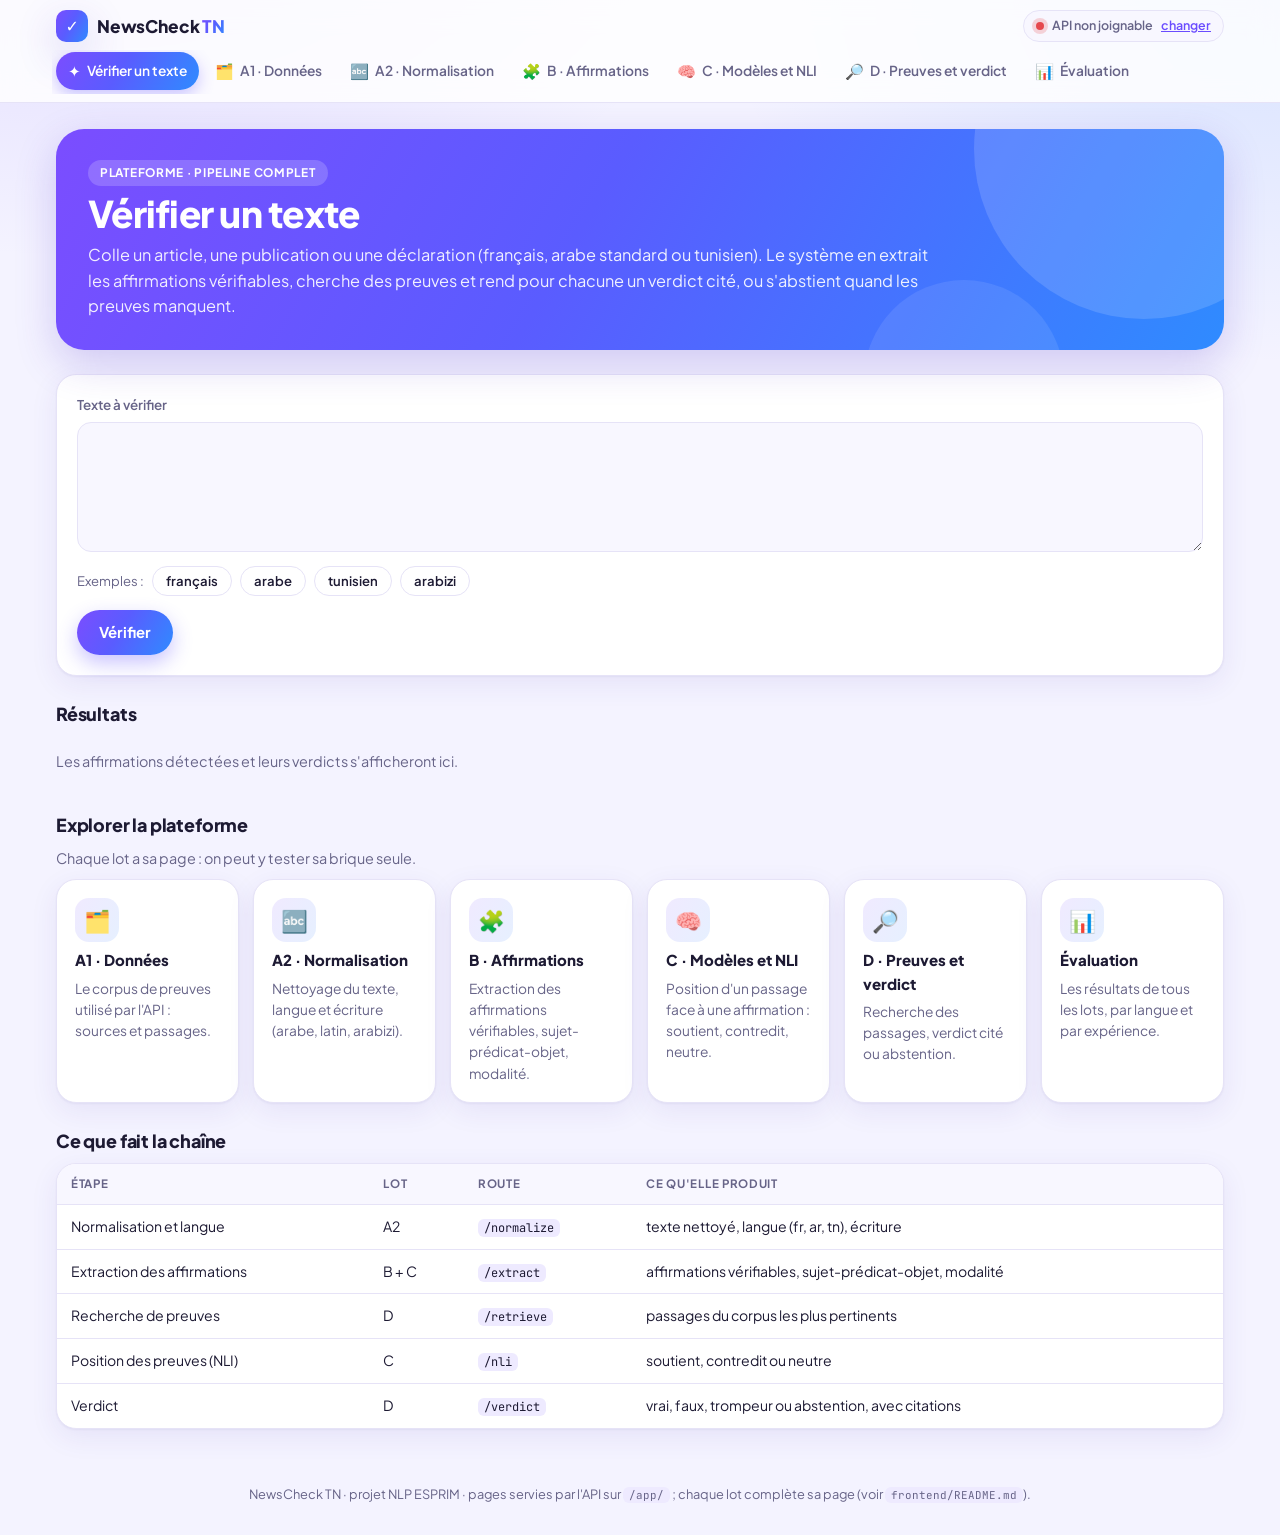
==== frontend/index.html @ 676ff04d "style(plateforme): design moderne et coloré" ====
<!doctype html>
<html lang="fr">
<head>
  <meta charset="utf-8">
  <meta name="viewport" content="width=device-width, initial-scale=1">
  <title>NewsCheck TN</title>
  <link rel="stylesheet" href="https://fonts.googleapis.com/css2?family=JetBrains+Mono:wght@400;600&family=Plus+Jakarta+Sans:wght@400;600;700;800&family=Tajawal:wght@400;500;700&display=swap">
  <link rel="stylesheet" href="assets/style.css">
</head>
<body>
  <main class="page">
    <div class="page-head">
      <div class="eyebrow">Plateforme · pipeline complet</div>
      <h1>Vérifier un texte</h1>
      <p class="lede">Colle un article, une publication ou une déclaration (français, arabe standard ou tunisien). Le système en extrait les affirmations vérifiables, cherche des preuves et rend pour chacune un verdict cité, ou s'abstient quand les preuves manquent.</p>
    </div>

    <form class="card" id="form">
      <label class="field">Texte à vérifier
        <textarea id="text" dir="auto" required></textarea>
      </label>
      <div class="examples">Exemples :
        <button type="button" class="chip" data-ex="0">français</button>
        <button type="button" class="chip" data-ex="1">arabe</button>
        <button type="button" class="chip" data-ex="2">tunisien</button>
        <button type="button" class="chip" data-ex="3">arabizi</button>
      </div>
      <div class="row"><button class="btn" type="submit" id="go">Vérifier</button><span class="empty" id="status"></span></div>
    </form>

    <section aria-labelledby="h-res">
      <h2 id="h-res">Résultats</h2>
      <div class="error" id="err" hidden></div>
      <div class="stack" id="out"><p class="empty">Les affirmations détectées et leurs verdicts s'afficheront ici.</p></div>
    </section>

    <section>
      <h2>Explorer la plateforme</h2>
      <p class="sub">Chaque lot a sa page : on peut y tester sa brique seule.</p>
      <div class="tiles" id="tiles"></div>
    </section>

    <section>
      <h2>Ce que fait la chaîne</h2>
      <div class="table-wrap">
        <table class="t">
          <thead><tr><th>Étape</th><th>Lot</th><th>Route</th><th>Ce qu'elle produit</th></tr></thead>
          <tbody>
            <tr><td>Normalisation et langue</td><td>A2</td><td><code>/normalize</code></td><td>texte nettoyé, langue (fr, ar, tn), écriture</td></tr>
            <tr><td>Extraction des affirmations</td><td>B + C</td><td><code>/extract</code></td><td>affirmations vérifiables, sujet-prédicat-objet, modalité</td></tr>
            <tr><td>Recherche de preuves</td><td>D</td><td><code>/retrieve</code></td><td>passages du corpus les plus pertinents</td></tr>
            <tr><td>Position des preuves (NLI)</td><td>C</td><td><code>/nli</code></td><td>soutient, contredit ou neutre</td></tr>
            <tr><td>Verdict</td><td>D</td><td><code>/verdict</code></td><td>vrai, faux, trompeur ou abstention, avec citations</td></tr>
          </tbody>
        </table>
      </div>
    </section>
  </main>

  <script src="assets/app.js"></script>
  <script>
    NC.init("accueil");
    NC.tiles(document.getElementById("tiles"), "accueil");
    const EXAMPLES = [
      "Le chômage en Tunisie a atteint 25 % en 2025. Le gouvernement a annoncé de nouvelles mesures pour l'emploi.",
      "أعلنت الوزارة أن نسبة البطالة في تونس بلغت 25 بالمائة سنة 2025.",
      "الحكومة باش تزيد في سوم الخبز المدعم الشهر الجاي.",
      "soum zit zitouna tla3 dhe3f el 3am hedha",
    ];
    document.querySelectorAll("[data-ex]").forEach((b) =>
      b.addEventListener("click", () => { document.getElementById("text").value = EXAMPLES[+b.dataset.ex]; }));

    document.getElementById("form").addEventListener("submit", async (e) => {
      e.preventDefault();
      const out = document.getElementById("out"), err = document.getElementById("err"), go = document.getElementById("go");
      err.hidden = true; go.disabled = true;
      document.getElementById("status").textContent = "Analyse en cours…";
      try {
        const { verdicts } = await NC.api("/check", { text: document.getElementById("text").value });
        out.innerHTML = verdicts.length ? verdicts.map((v, i) => `
          <article class="card">
            <div class="row" style="justify-content:space-between;align-items:center">
              <span class="eyebrow">Affirmation ${i + 1}</span>
              <span class="examples"><span class="tag">${NC.esc(v.claim.lang)}</span>${v.claim.modality ? `<span class="tag">${NC.esc(v.claim.modality)}</span>` : ""}</span>
            </div>
            <div style="font-size:1.08rem">${NC.text(v.claim.text)}</div>
            ${NC.verdictBox(v)}
          </article>`).join("")
          : `<p class="empty">Aucune affirmation vérifiable détectée dans ce texte.</p>`;
        if (verdicts.length && verdicts.every((v) => v.abstained)) {
          out.insertAdjacentHTML("afterbegin", `<p class="notice">Toutes les affirmations sont en abstention. C'est normal tant que le modèle NLI du Lot C n'est pas branché (le module actuel répond toujours « neutre ») ou que le corpus de preuves n'est pas installé : voir la page « D · Preuves et verdict ».</p>`);
        }
      } catch (ex) {
        err.hidden = false; err.textContent = ex.message;
      } finally {
        go.disabled = false; document.getElementById("status").textContent = "";
      }
    });
  </script>
</body>
</html>
---- frontend/assets/style.css ----
/* NewsCheck TN — styles communs de la plateforme (toutes les pages).
   Style « moderne et coloré » : dégradé violet → bleu, grandes cartes arrondies, puces en pilule.
   Couleurs : uniquement via les variables ci-dessous (thème clair + sombre).
   Composants : .card, .btn, .chip, .tag, .verdict-chip, .verdict, .ev (passage), .kpi, table.t,
   .notice, .tiles / .tile (cartes de navigation). */

:root {
  --bg: #f4f3ff;
  --bg-glow-1: rgba(124, 92, 255, 0.16);
  --bg-glow-2: rgba(47, 128, 255, 0.14);
  --surface: #ffffff;
  --surface-2: #f8f7ff;
  --fg: #1d1a33;
  --muted: #676488;
  --line: #e6e3f7;
  --accent: #6a4cff;
  --accent-2: #2f80ff;
  --accent-ink: #ffffff;
  --accent-soft: #eeeaff;
  --grad: linear-gradient(120deg, #7b4dff 0%, #5a5cff 45%, #2f8bff 100%);
  --grad-soft: linear-gradient(120deg, #f0eaff 0%, #e6f0ff 100%);
  --good: #0f9d6b;
  --bad: #e5484d;
  --warn: #e08a00;
  --none: #7a7799;
  --good-soft: #dcf7ec;
  --bad-soft: #fde5e6;
  --warn-soft: #fff1d6;
  --none-soft: #efeef7;
  --shadow: 0 1px 2px rgba(40, 30, 110, 0.05), 0 8px 28px rgba(60, 40, 160, 0.08);
  --shadow-lg: 0 14px 40px rgba(80, 50, 200, 0.22);
  --font-body: "Plus Jakarta Sans", "Tajawal", system-ui, "Segoe UI", sans-serif;
  --font-ar: "Tajawal", "Plus Jakarta Sans", "Segoe UI", Tahoma, sans-serif;
  --font-mono: "JetBrains Mono", ui-monospace, Consolas, monospace;
  --radius: 20px;
  --radius-sm: 12px;
}
@media (prefers-color-scheme: dark) {
  :root {
    --bg: #0f0d1e; --bg-glow-1: rgba(124, 92, 255, 0.22); --bg-glow-2: rgba(47, 128, 255, 0.16);
    --surface: #1a1730; --surface-2: #211d3b; --fg: #ece9ff; --muted: #a7a3c7; --line: #2e2a4d;
    --accent: #9a85ff; --accent-2: #63a4ff; --accent-ink: #ffffff; --accent-soft: #2a2450;
    --grad-soft: linear-gradient(120deg, #251f48 0%, #1c2747 100%);
    --good: #3ccf95; --bad: #ff7b80; --warn: #ffb547; --none: #9d99bd;
    --good-soft: #15332a; --bad-soft: #3b1d25; --warn-soft: #3a2c14; --none-soft: #26223f;
    --shadow: 0 1px 2px rgba(0, 0, 0, 0.3), 0 8px 28px rgba(0, 0, 0, 0.35);
    --shadow-lg: 0 14px 40px rgba(60, 40, 180, 0.45);
    color-scheme: dark;
  }
}

* { box-sizing: border-box; }
body {
  margin: 0; color: var(--fg); font-family: var(--font-body); font-size: 15px; line-height: 1.55;
  background:
    radial-gradient(900px 500px at 8% -10%, var(--bg-glow-1), transparent 70%),
    radial-gradient(800px 520px at 100% 0%, var(--bg-glow-2), transparent 70%),
    var(--bg);
  background-attachment: fixed;
  min-height: 100vh;
}
a { color: var(--accent); }
code { font-family: var(--font-mono); font-size: 0.85em; background: var(--accent-soft); padding: 1px 6px; border-radius: 6px; }
.num { font-variant-numeric: tabular-nums; }
.ar { font-family: var(--font-ar); font-size: 1.08em; }
[hidden] { display: none !important; }

/* ---------- en-tête commun (rempli par app.js) ---------- */
.nc-header {
  position: sticky; top: 0; z-index: 10;
  background: color-mix(in srgb, var(--surface) 82%, transparent);
  backdrop-filter: blur(14px); -webkit-backdrop-filter: blur(14px);
  border-bottom: 1px solid var(--line);
}
.nc-header .in { max-width: 1200px; margin: 0 auto; padding: 10px 16px 8px; display: flex; flex-wrap: wrap; gap: 8px 16px; align-items: center; }
.nc-brand { display: inline-flex; align-items: center; gap: 9px; font-weight: 800; font-size: 1.08rem; text-decoration: none; color: var(--fg); letter-spacing: -0.01em; }
.nc-brand .logo { width: 32px; height: 32px; border-radius: 10px; background: var(--grad); color: #fff; display: grid; place-items: center; font-size: 1rem; box-shadow: var(--shadow-lg); }
.nc-brand span.tn { background: var(--grad); -webkit-background-clip: text; background-clip: text; color: transparent; }
.nc-nav { order: 3; flex: 1 1 100%; display: flex; gap: 4px; overflow-x: auto; scrollbar-width: none; margin: 0 -4px; padding: 2px 4px 4px; }
.nc-nav::-webkit-scrollbar { display: none; }
.nc-nav a { display: inline-flex; align-items: center; gap: 6px; text-decoration: none; color: var(--muted); font-size: 0.86rem; font-weight: 600; padding: 7px 12px; border-radius: 999px; white-space: nowrap; flex: none; transition: background 0.15s, color 0.15s; }
.nc-nav a .ic { font-size: 0.95rem; }
.nc-nav a:hover { background: var(--accent-soft); color: var(--fg); }
.nc-nav a[aria-current="page"] { background: var(--grad); color: #fff; box-shadow: 0 6px 16px rgba(90, 70, 255, 0.3); }
.nc-api { margin-left: auto; display: flex; align-items: center; gap: 8px; font-size: 0.78rem; font-weight: 600; color: var(--muted); background: var(--surface-2); border: 1px solid var(--line); padding: 5px 12px; border-radius: 999px; }
.nc-api .dot { width: 8px; height: 8px; border-radius: 50%; background: var(--none); }
.nc-api.ok .dot { background: var(--good); box-shadow: 0 0 0 4px color-mix(in srgb, var(--good) 22%, transparent); }
.nc-api.ko .dot { background: var(--bad); box-shadow: 0 0 0 4px color-mix(in srgb, var(--bad) 22%, transparent); }
.nc-api button { font: inherit; border: 0; background: none; color: var(--accent); cursor: pointer; text-decoration: underline; padding: 0; }
.nc-settings { max-width: 1200px; margin: 0 auto; padding: 0 16px 12px; display: flex; flex-wrap: wrap; gap: 8px; align-items: end; font-size: 0.85rem; }

/* ---------- page ---------- */
.page { max-width: 1200px; margin: 0 auto; padding: 26px 16px 56px; display: grid; grid-template-columns: minmax(0, 1fr); gap: 24px; }
.page code, .notice, .lede { overflow-wrap: anywhere; }

/* bandeau de titre en dégradé, présent sur toutes les pages */
.page-head {
  position: relative; overflow: hidden; color: #fff; background: var(--grad);
  border-radius: 28px; padding: 30px 32px 32px; box-shadow: var(--shadow-lg);
}
.page-head::before, .page-head::after { content: ""; position: absolute; border-radius: 50%; pointer-events: none; }
.page-head::before { width: 340px; height: 340px; right: -90px; top: -150px; background: rgba(255, 255, 255, 0.14); }
.page-head::after { width: 200px; height: 200px; right: 160px; bottom: -130px; background: rgba(255, 255, 255, 0.09); }
.page-head > * { position: relative; }
.page-head h1 { font-size: clamp(1.7rem, 3.4vw, 2.3rem); font-weight: 800; margin: 6px 0 8px; letter-spacing: -0.02em; line-height: 1.15; text-wrap: balance; }
.page-head .eyebrow { display: inline-block; color: #fff; background: rgba(255, 255, 255, 0.18); padding: 4px 12px; border-radius: 999px; }
.page-head .lede { color: rgba(255, 255, 255, 0.9); }
.page-head code { background: rgba(255, 255, 255, 0.2); color: #fff; }
.eyebrow { font-size: 0.74rem; font-weight: 700; color: var(--accent); letter-spacing: 0.06em; text-transform: uppercase; }
.lede { color: var(--muted); max-width: 72ch; margin: 0; font-size: 1.02rem; }
h2 { font-size: 1.12rem; font-weight: 800; margin: 0 0 8px; letter-spacing: -0.01em; }
.sub { color: var(--muted); font-size: 0.9rem; margin: 0 0 10px; max-width: 78ch; }
.notice { border: 1px solid color-mix(in srgb, var(--warn) 30%, transparent); background: var(--warn-soft); border-radius: var(--radius-sm); padding: 12px 16px; font-size: 0.9rem; }
.notice::before { content: "💡 "; }
.notice.todo { border-color: color-mix(in srgb, var(--accent) 30%, transparent); background: var(--grad-soft); }
.notice.todo::before { content: "🛠️ "; }
.error { color: var(--bad); font-size: 0.9rem; font-weight: 600; }
.empty { color: var(--muted); font-size: 0.9rem; }

.card { background: var(--surface); border: 1px solid var(--line); border-radius: var(--radius); padding: 20px; display: grid; gap: 14px; align-content: start; min-width: 0; box-shadow: var(--shadow); }
.grid-2 { display: grid; grid-template-columns: minmax(0, 1fr) minmax(0, 1fr); gap: 18px; }
@media (max-width: 860px) { .grid-2 { grid-template-columns: 1fr; } }

/* ---------- cartes de navigation (accueil) ---------- */
.tiles { display: grid; grid-template-columns: repeat(auto-fill, minmax(170px, 1fr)); gap: 14px; }
.tile { display: grid; gap: 6px; align-content: start; text-decoration: none; color: var(--fg); background: var(--surface); border: 1px solid var(--line); border-radius: var(--radius); padding: 18px; box-shadow: var(--shadow); transition: transform 0.15s, box-shadow 0.15s, border-color 0.15s; }
.tile:hover { transform: translateY(-3px); box-shadow: var(--shadow-lg); border-color: color-mix(in srgb, var(--accent) 45%, transparent); }
.tile .ic { width: 44px; height: 44px; border-radius: 14px; display: grid; place-items: center; font-size: 1.35rem; background: var(--grad-soft); }
.tile .t { font-weight: 800; }
.tile .d { color: var(--muted); font-size: 0.86rem; }

/* ---------- formulaires ---------- */
.field { display: grid; gap: 6px; font-size: 0.84rem; font-weight: 600; color: var(--muted); }
textarea, input[type="text"], input[type="url"], input[type="number"], select {
  font: inherit; font-size: 0.97rem; font-weight: 400; color: var(--fg); background: var(--surface-2);
  border: 1.5px solid var(--line); border-radius: 14px; padding: 10px 14px; width: 100%; min-width: 0;
  transition: border-color 0.15s, box-shadow 0.15s, background 0.15s;
}
textarea:focus, input:focus, select:focus { outline: none; border-color: var(--accent); background: var(--surface); box-shadow: 0 0 0 4px var(--accent-soft); }
textarea { min-height: 130px; resize: vertical; }
.row { display: flex; flex-wrap: wrap; gap: 12px 14px; align-items: end; }
.row > .field { flex: 1 1 140px; }
.btn {
  font: inherit; font-size: 0.93rem; font-weight: 700; border: 0; background: var(--grad); color: #fff;
  padding: 11px 22px; border-radius: 999px; cursor: pointer; box-shadow: 0 8px 20px rgba(90, 70, 255, 0.32);
  transition: transform 0.12s, box-shadow 0.12s, filter 0.12s;
}
.btn:hover { transform: translateY(-1px); filter: brightness(1.06); box-shadow: 0 12px 26px rgba(90, 70, 255, 0.4); }
.btn.ghost { background: transparent; color: var(--accent); box-shadow: inset 0 0 0 1.5px var(--accent); }
.btn:disabled { opacity: 0.6; cursor: progress; transform: none; }
button:focus-visible, a:focus-visible, .tile:focus-visible { outline: 3px solid var(--accent); outline-offset: 3px; }
.examples { display: flex; flex-wrap: wrap; gap: 6px 8px; align-items: center; font-size: 0.82rem; color: var(--muted); }

/* ---------- puces ---------- */
.chip { font: inherit; font-size: 0.82rem; font-weight: 600; border: 1.5px solid var(--line); background: var(--surface); color: var(--fg); border-radius: 999px; padding: 4px 13px; cursor: pointer; transition: border-color 0.15s, background 0.15s; }
.chip:hover { border-color: var(--accent); background: var(--accent-soft); }
.chip[aria-pressed="true"] { background: var(--grad); border-color: transparent; color: #fff; }
.tag { font-family: var(--font-mono); font-size: 0.72rem; color: var(--accent); background: var(--accent-soft); border-radius: 999px; padding: 2px 9px; white-space: nowrap; }
.verdict-chip { display: inline-flex; align-items: center; gap: 7px; font-size: 0.85rem; font-weight: 800; padding: 5px 14px; border-radius: 999px; white-space: nowrap; background: var(--none); color: #fff; }
.verdict-chip::before { content: "?"; font-size: 0.8rem; }
.v-vrai { background: var(--good); } .v-vrai::before { content: "✓"; }
.v-faux { background: var(--bad); } .v-faux::before { content: "✕"; }
.v-trompeur { background: var(--warn); } .v-trompeur::before { content: "!"; }
.st { font-size: 0.74rem; font-weight: 700; padding: 2px 10px; border-radius: 999px; background: var(--none-soft); color: var(--muted); }
.st-supports { background: var(--good-soft); color: var(--good); }
.st-refutes { background: var(--bad-soft); color: var(--bad); }

/* ---------- verdict et passages ---------- */
.verdict { border: 1.5px solid var(--line); background: var(--none-soft); border-radius: 16px; padding: 14px 16px; display: grid; gap: 10px; }
.verdict.vb-vrai { border-color: color-mix(in srgb, var(--good) 40%, transparent); background: var(--good-soft); }
.verdict.vb-faux { border-color: color-mix(in srgb, var(--bad) 40%, transparent); background: var(--bad-soft); }
.verdict.vb-trompeur { border-color: color-mix(in srgb, var(--warn) 40%, transparent); background: var(--warn-soft); }
.verdict pre { margin: 0; white-space: pre-wrap; font-family: inherit; font-size: 0.93rem; overflow-wrap: anywhere; }
.meter { display: inline-flex; align-items: center; gap: 8px; font-size: 0.8rem; font-weight: 600; color: var(--muted); }
.meter .track { width: 110px; height: 8px; border-radius: 999px; background: color-mix(in srgb, var(--fg) 10%, transparent); overflow: hidden; }
.meter .fill { display: block; height: 100%; background: var(--grad); border-radius: 999px; }
.ev { border: 1.5px solid var(--line); border-radius: 16px; padding: 12px 14px; display: grid; gap: 6px; background: var(--surface-2); }
.ev.cited { border-color: var(--accent); background: var(--surface); box-shadow: 0 0 0 4px var(--accent-soft); }
.ev .h { display: flex; flex-wrap: wrap; gap: 6px 10px; align-items: center; font-size: 0.78rem; color: var(--muted); }
.ev .h .doc { font-family: var(--font-mono); color: var(--fg); font-weight: 600; }
.ev .tx { font-size: 0.94rem; overflow-wrap: anywhere; }
.stack { display: grid; gap: 10px; }

/* ---------- indicateurs et tableaux ---------- */
.kpis { display: grid; grid-template-columns: repeat(auto-fit, minmax(160px, 1fr)); gap: 14px; }
.kpi { position: relative; overflow: hidden; background: var(--surface); border: 1px solid var(--line); border-radius: var(--radius); padding: 16px 18px; box-shadow: var(--shadow); }
.kpi::after { content: ""; position: absolute; left: 0; right: 0; top: 0; height: 4px; background: var(--grad); }
.kpi .k { font-size: 0.72rem; font-weight: 700; text-transform: uppercase; letter-spacing: 0.06em; color: var(--muted); }
.kpi .v { font-size: 1.7rem; font-weight: 800; font-variant-numeric: tabular-nums; letter-spacing: -0.02em; background: var(--grad); -webkit-background-clip: text; background-clip: text; color: transparent; }
.table-wrap { overflow-x: auto; background: var(--surface); border: 1px solid var(--line); border-radius: var(--radius); box-shadow: var(--shadow); }
table.t { border-collapse: collapse; width: 100%; font-size: 0.88rem; }
table.t th, table.t td { padding: 11px 14px; border-bottom: 1px solid var(--line); text-align: left; vertical-align: top; }
table.t tbody tr:last-child td { border-bottom: 0; }
table.t th { font-size: 0.72rem; text-transform: uppercase; letter-spacing: 0.06em; color: var(--muted); font-weight: 700; background: var(--surface-2); }
table.t td.n, table.t th.n { text-align: right; font-variant-numeric: tabular-nums; white-space: nowrap; }
table.t tr.click { cursor: pointer; }
table.t tr.click:hover td { background: var(--accent-soft); }
dl.kv { display: grid; grid-template-columns: max-content 1fr; gap: 6px 16px; margin: 0; font-size: 0.9rem; }
dl.kv dt { font-family: var(--font-mono); font-size: 0.82rem; color: var(--muted); }
dl.kv dd { margin: 0; overflow-wrap: anywhere; min-width: 0; font-weight: 600; }
pre.json { margin: 0; font-family: var(--font-mono); font-size: 0.8rem; white-space: pre-wrap; overflow-wrap: anywhere; color: var(--muted); background: var(--surface-2); border-radius: var(--radius-sm); padding: 12px; }

.nc-footer { max-width: 1200px; margin: 0 auto; padding: 0 16px 30px; color: var(--muted); font-size: 0.8rem; text-align: center; }
@media (max-width: 600px) { .page-head { padding: 24px 20px; border-radius: 22px; } .nc-header { position: static; } }
@media (prefers-reduced-motion: reduce) { * { transition: none !important; } .tile:hover, .btn:hover { transform: none; } }
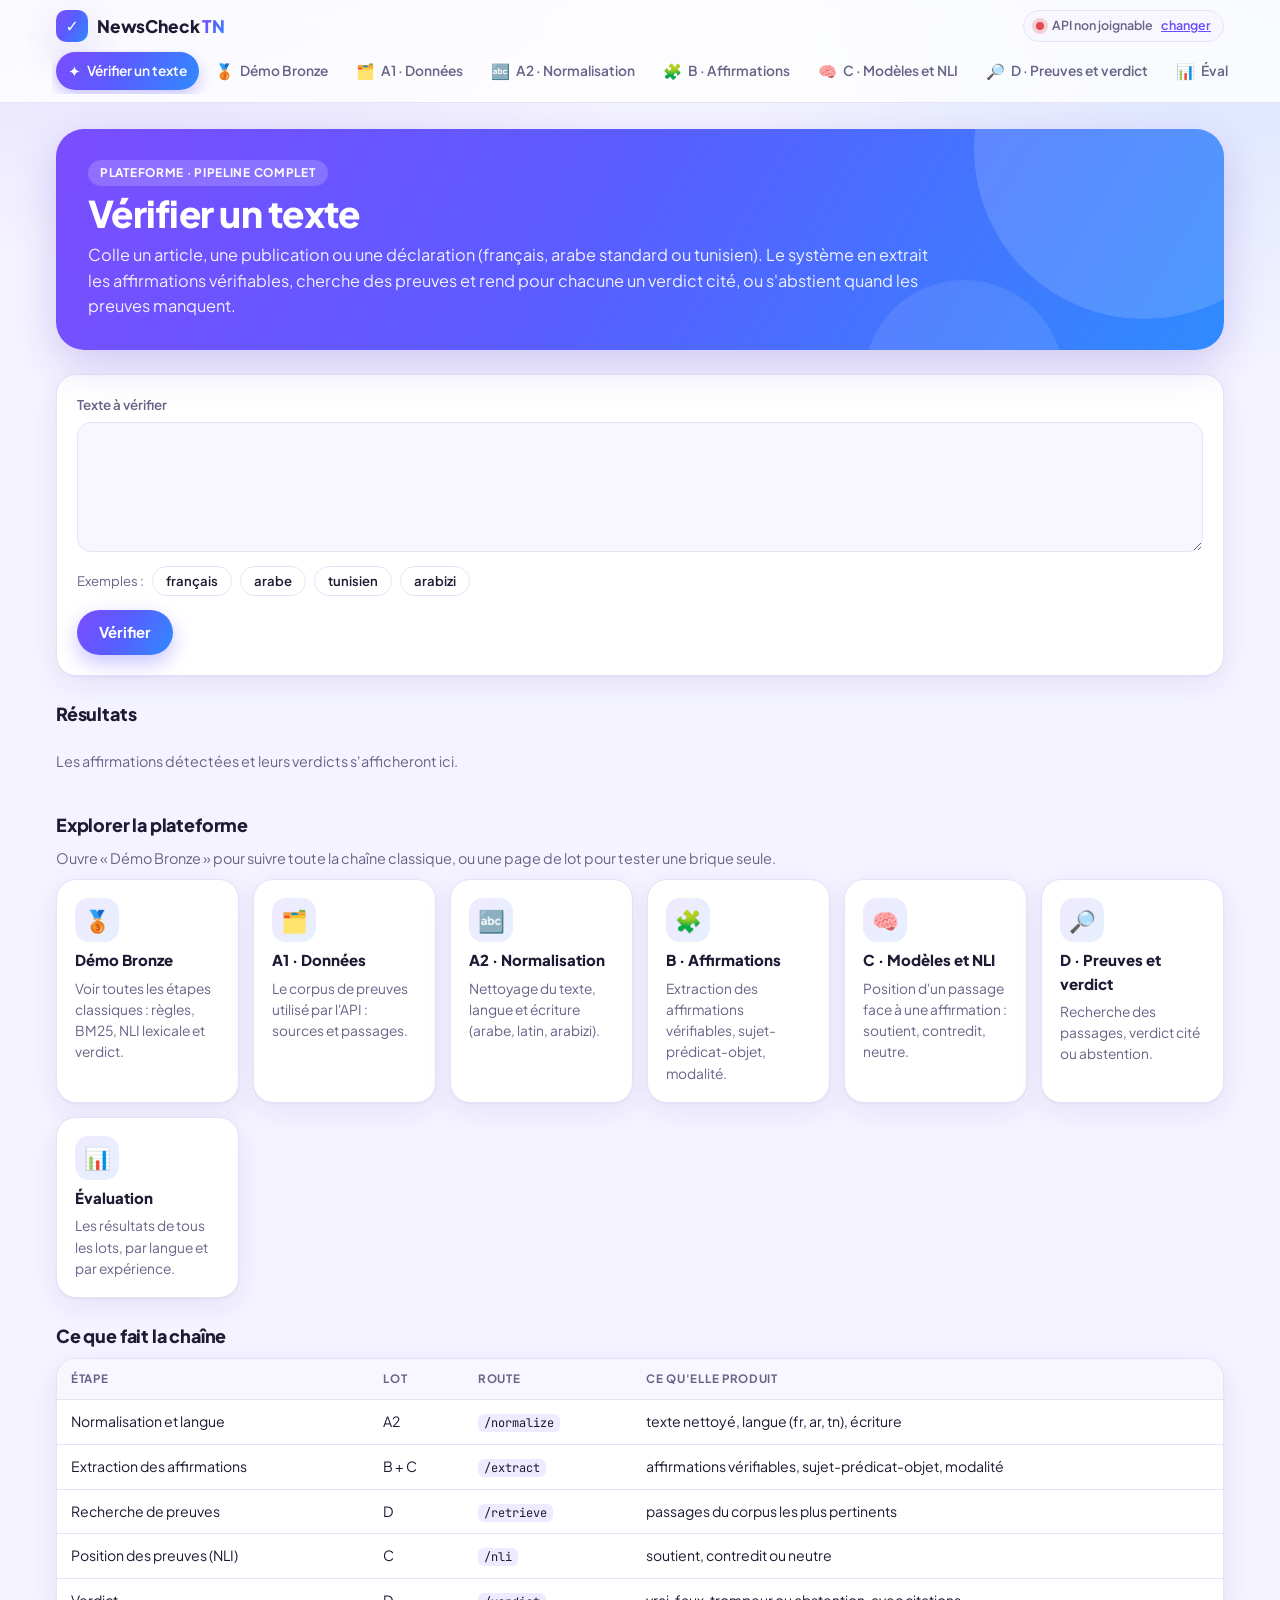
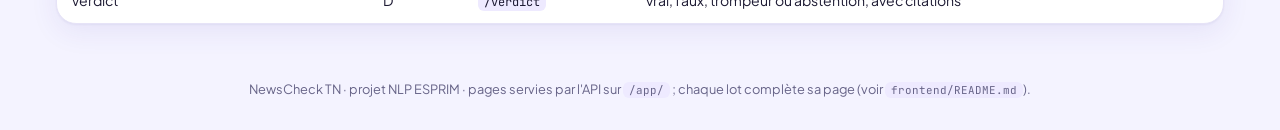
==== commit dcf37434: "feat(frontend): add end-to-end Bronze demonstration" ====
--- a/frontend/index.html
+++ b/frontend/index.html
@@ -36,7 +36,7 @@
 
     <section>
       <h2>Explorer la plateforme</h2>
-      <p class="sub">Chaque lot a sa page : on peut y tester sa brique seule.</p>
+      <p class="sub">Ouvre « Démo Bronze » pour suivre toute la chaîne classique, ou une page de lot pour tester une brique seule.</p>
       <div class="tiles" id="tiles"></div>
     </section>
 
@@ -88,7 +88,7 @@
           </article>`).join("")
           : `<p class="empty">Aucune affirmation vérifiable détectée dans ce texte.</p>`;
         if (verdicts.length && verdicts.every((v) => v.abstained)) {
-          out.insertAdjacentHTML("afterbegin", `<p class="notice">Toutes les affirmations sont en abstention. C'est normal tant que le modèle NLI du Lot C n'est pas branché (le module actuel répond toujours « neutre ») ou que le corpus de preuves n'est pas installé : voir la page « D · Preuves et verdict ».</p>`);
+          out.insertAdjacentHTML("afterbegin", `<p class="notice">Toutes les affirmations sont en abstention : aucune preuve assez pertinente ou assez décisive n'a été trouvée. Essaie la <a href="bronze.html">Démo Bronze</a> pour voir chaque étape.</p>`);
         }
       } catch (ex) {
         err.hidden = false; err.textContent = ex.message;
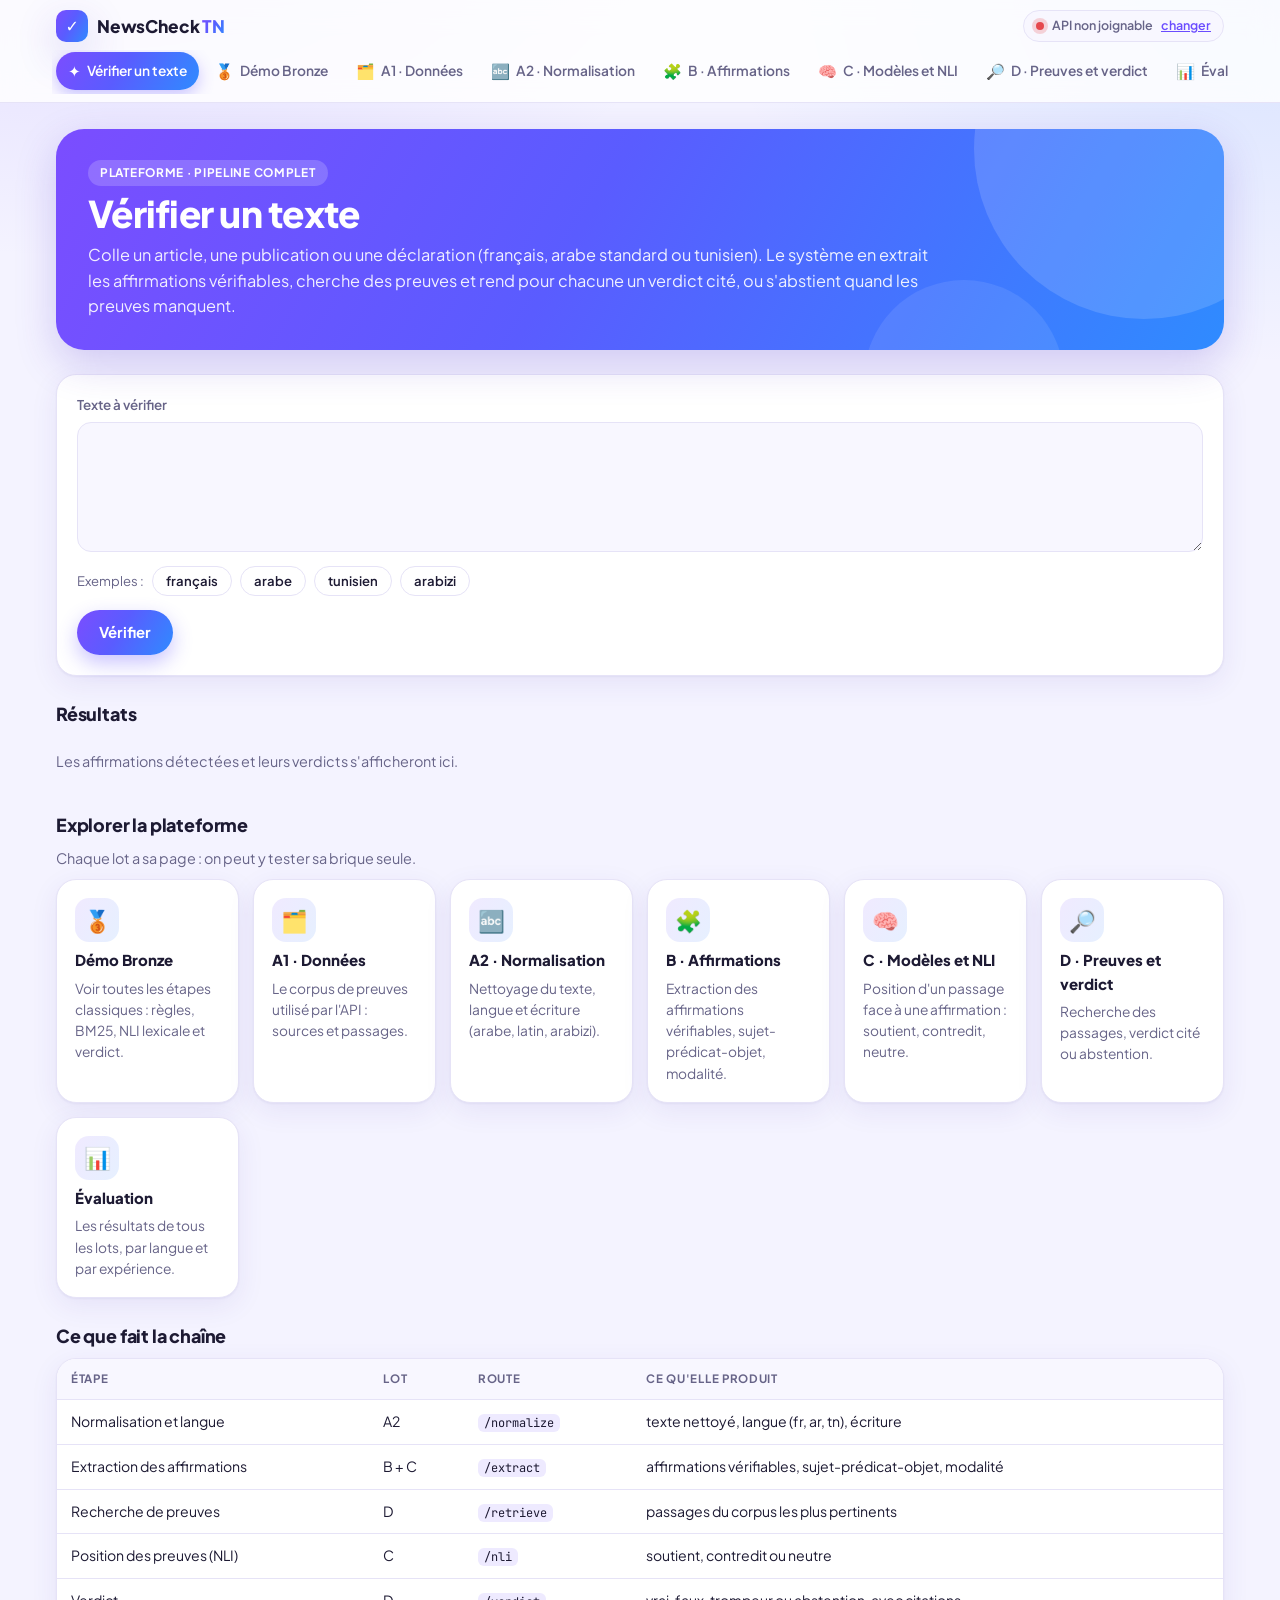
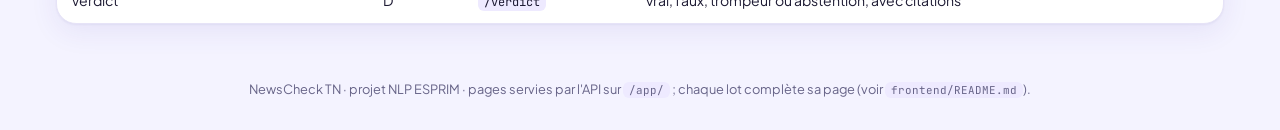
==== commit b9336a11: "Merge pull request #6 from SouissiOumaima/lot-e-plateforme feat(plateforme): base commune, pages par" ====
--- a/frontend/index.html
+++ b/frontend/index.html
@@ -36,7 +36,7 @@
 
     <section>
       <h2>Explorer la plateforme</h2>
-      <p class="sub">Ouvre « Démo Bronze » pour suivre toute la chaîne classique, ou une page de lot pour tester une brique seule.</p>
+      <p class="sub">Chaque lot a sa page : on peut y tester sa brique seule.</p>
       <div class="tiles" id="tiles"></div>
     </section>
 
@@ -88,7 +88,7 @@
           </article>`).join("")
           : `<p class="empty">Aucune affirmation vérifiable détectée dans ce texte.</p>`;
         if (verdicts.length && verdicts.every((v) => v.abstained)) {
-          out.insertAdjacentHTML("afterbegin", `<p class="notice">Toutes les affirmations sont en abstention : aucune preuve assez pertinente ou assez décisive n'a été trouvée. Essaie la <a href="bronze.html">Démo Bronze</a> pour voir chaque étape.</p>`);
+          out.insertAdjacentHTML("afterbegin", `<p class="notice">Toutes les affirmations sont en abstention. C'est normal tant que le modèle NLI du Lot C n'est pas branché (le module actuel répond toujours « neutre ») ou que le corpus de preuves n'est pas installé : voir la page « D · Preuves et verdict ».</p>`);
         }
       } catch (ex) {
         err.hidden = false; err.textContent = ex.message;
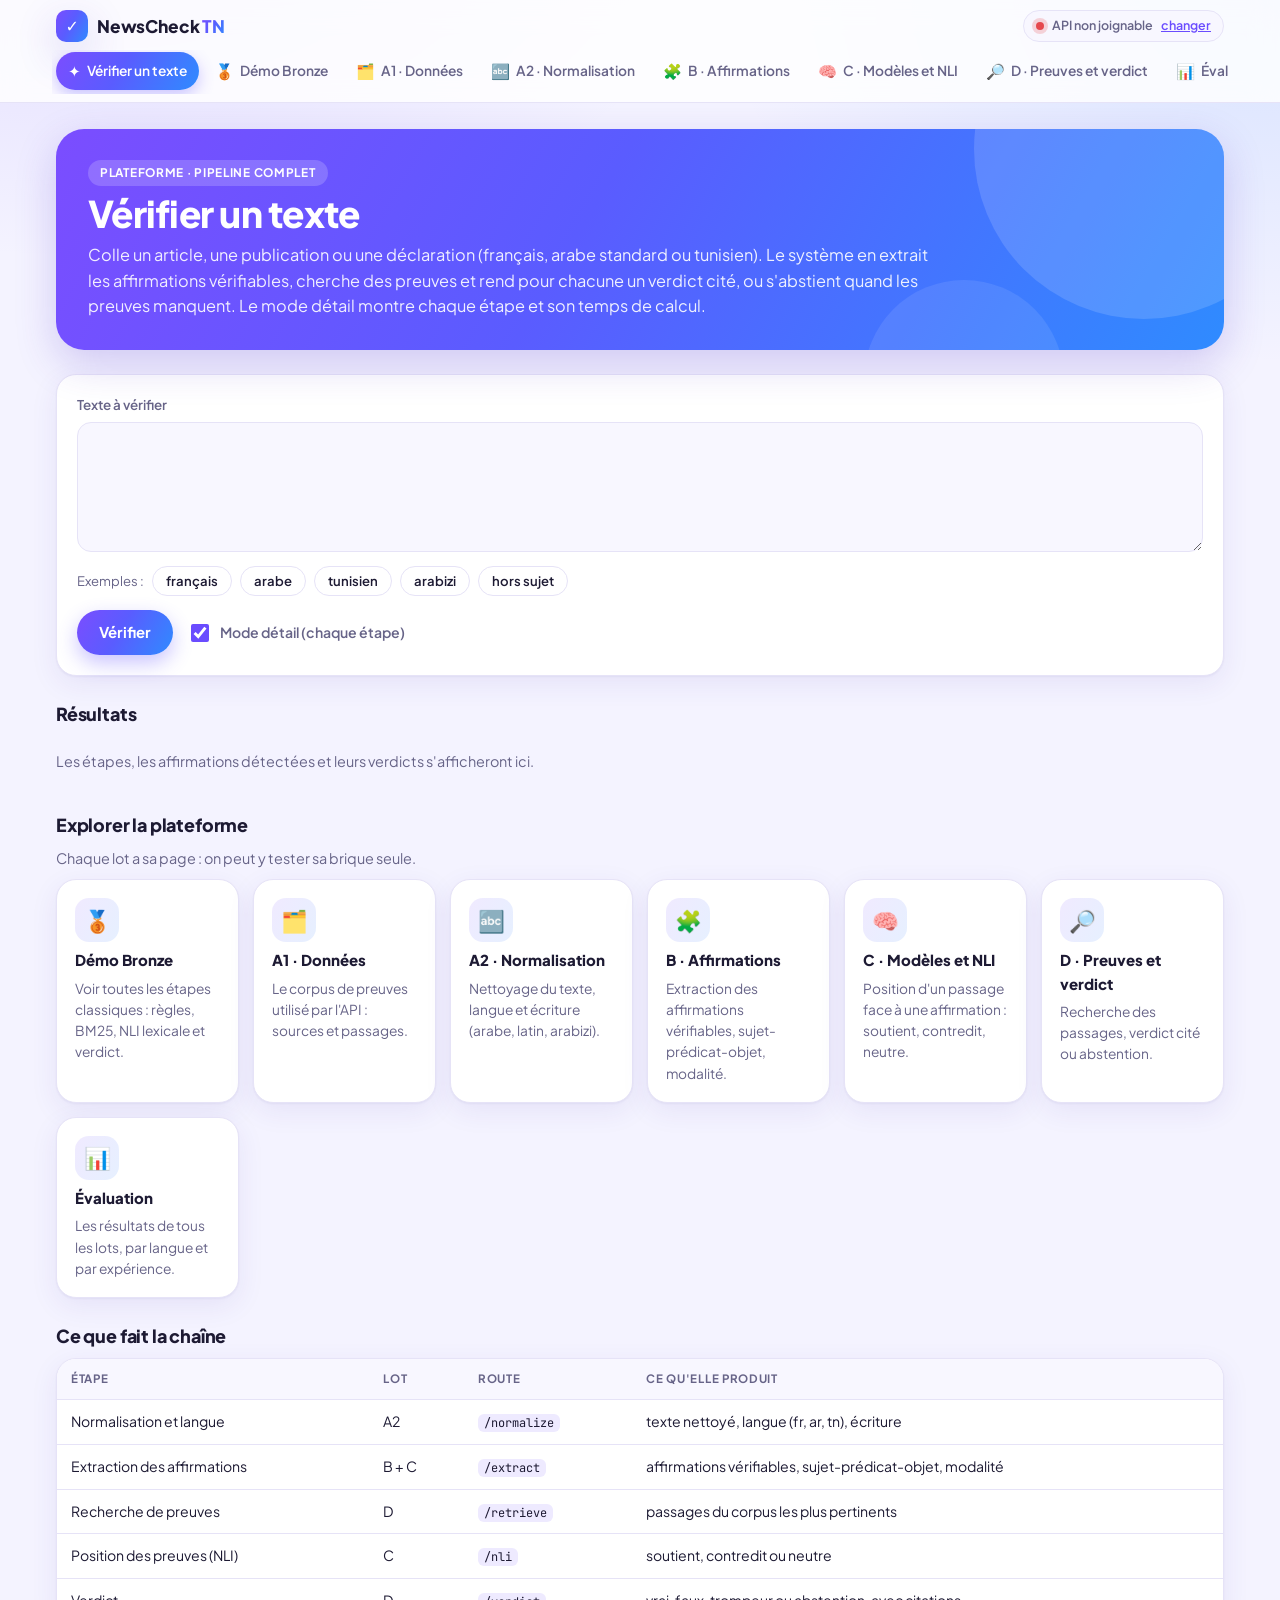
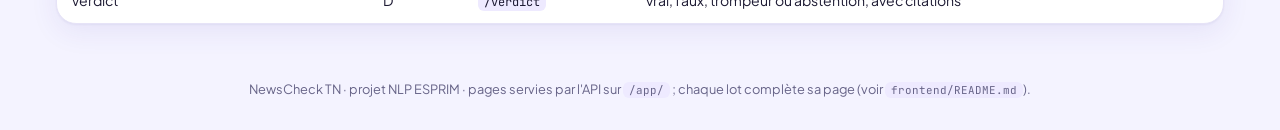
==== commit 4242c20b: "feat(plateforme): mode détail /check/detail (étapes, latence, moteurs actifs), à jour avec main" ====
--- a/frontend/index.html
+++ b/frontend/index.html
@@ -12,7 +12,7 @@
     <div class="page-head">
       <div class="eyebrow">Plateforme · pipeline complet</div>
       <h1>Vérifier un texte</h1>
-      <p class="lede">Colle un article, une publication ou une déclaration (français, arabe standard ou tunisien). Le système en extrait les affirmations vérifiables, cherche des preuves et rend pour chacune un verdict cité, ou s'abstient quand les preuves manquent.</p>
+      <p class="lede">Colle un article, une publication ou une déclaration (français, arabe standard ou tunisien). Le système en extrait les affirmations vérifiables, cherche des preuves et rend pour chacune un verdict cité, ou s'abstient quand les preuves manquent. Le mode détail montre chaque étape et son temps de calcul.</p>
     </div>
 
     <form class="card" id="form">
@@ -24,14 +24,19 @@
         <button type="button" class="chip" data-ex="1">arabe</button>
         <button type="button" class="chip" data-ex="2">tunisien</button>
         <button type="button" class="chip" data-ex="3">arabizi</button>
+        <button type="button" class="chip" data-ex="4">hors sujet</button>
       </div>
-      <div class="row"><button class="btn" type="submit" id="go">Vérifier</button><span class="empty" id="status"></span></div>
+      <div class="row" style="align-items:center">
+        <button class="btn" type="submit" id="go">Vérifier</button>
+        <label class="switch"><input type="checkbox" id="detail" checked> Mode détail (chaque étape)</label>
+        <span class="empty" id="status"></span>
+      </div>
     </form>
 
     <section aria-labelledby="h-res">
       <h2 id="h-res">Résultats</h2>
       <div class="error" id="err" hidden></div>
-      <div class="stack" id="out"><p class="empty">Les affirmations détectées et leurs verdicts s'afficheront ici.</p></div>
+      <div class="stack" id="out"><p class="empty">Les étapes, les affirmations détectées et leurs verdicts s'afficheront ici.</p></div>
     </section>
 
     <section>
@@ -62,13 +67,82 @@
     NC.init("accueil");
     NC.tiles(document.getElementById("tiles"), "accueil");
     const EXAMPLES = [
-      "Le chômage en Tunisie a atteint 25 % en 2025. Le gouvernement a annoncé de nouvelles mesures pour l'emploi.",
+      "39 000 ingénieurs et 3 000 médecins ont quitté la Tunisie entre 2015 et 2020. C'est une vraie catastrophe pour le pays.",
       "أعلنت الوزارة أن نسبة البطالة في تونس بلغت 25 بالمائة سنة 2025.",
       "الحكومة باش تزيد في سوم الخبز المدعم الشهر الجاي.",
-      "soum zit zitouna tla3 dhe3f el 3am hedha",
+      "fi fransa 13000 dar mazelt bla dhaw 5ater s5ana",
+      "Je pense que l'équipe nationale jouera mieux l'an prochain. Bonne journée à tous !",
     ];
+    const STEPS = { normalisation: "Normalisation", extraction: "Extraction", filtrage: "Filtrage",
+      corpus: "Corpus", recherche: "Recherche", nli: "NLI", verdict: "Verdict" };
+    const SCRIPTS = { latin: "latin", arabic: "lettres arabes", arabizi: "arabizi", mixed: "mixte" };
+    const ms = (v) => `${NC.fmt(v, v < 10 ? 1 : 0)} ms`;
     document.querySelectorAll("[data-ex]").forEach((b) =>
       b.addEventListener("click", () => { document.getElementById("text").value = EXAMPLES[+b.dataset.ex]; }));
+    const detailBox = document.getElementById("detail");
+    detailBox.addEventListener("change", () => document.getElementById("out").classList.toggle("compact", !detailBox.checked));
+
+    function stepHead(n, title, lot, time) {
+      return `<div class="step-h"><span class="step-n">${n}</span><h3>${title}</h3><span class="tag">${lot}</span>${time !== undefined ? `<span class="lat">${ms(time)}</span>` : ""}</div>`;
+    }
+
+    function render(d, roundTrip) {
+      const t = d.timings_ms, c = d.components;
+      const lat = Object.keys(STEPS).filter((k) => k in t).map((k) => `<span class="lat">${STEPS[k]} ${ms(t[k])}</span>`).join("");
+      const comps = `détecteur <b>${NC.esc(c.detecteur)}</b> · recherche <b>${NC.esc(c.recherche)}</b> · NLI <b>${NC.esc(c.nli)}</b> · verdict <b>gabarit</b>`;
+      let html = `<div class="card latency">
+          <div class="row" style="align-items:center;justify-content:space-between">
+            <div><div class="k">Latence totale</div><div class="big num">${ms(t.total)}</div>
+              <div class="empty">calcul côté serveur · ${ms(roundTrip)} aller-retour navigateur</div></div>
+            ${c.classique ? '<span class="badge ok">100 % classique (Bronze)</span>' : `<span class="badge ko">Composant neuronal actif : ${NC.esc(c.neuronal.join(", "))}</span>`}
+          </div>
+          <div class="examples detail-only">${lat}</div>
+          <div class="empty detail-only">Moteurs : ${comps}${d.corpus ? ` · corpus <b>${d.corpus.size}</b> passages (${NC.esc(d.corpus.origin)})` : ""}</div>
+        </div>`;
+      if (d.corpus && d.corpus.warning) html += `<p class="notice">${NC.esc(d.corpus.warning)} Pour les vrais articles : relancer l'API avec <code>EVIDENCE_CORPUS=data/interim/lot_d/evidence_tunifact_v1.jsonl</code>.</p>`;
+      if (c.detecteur === "heuristic-fallback") html += `<p class="notice">Le détecteur TF-IDF du Lot C n'est pas chargé (fichier <code>models/checkpoints/claim_detection_tfidf_seed42.joblib</code> absent) : un score de repli simple est utilisé.</p>`;
+
+      html += `<article class="card detail-only">${stepHead(1, "Texte normalisé et langue", "A2", t.normalisation)}
+          <div class="tx-box">${NC.text(d.normalized.text)}</div>
+          <div class="examples">langue <span class="tag">${NC.esc(d.normalized.lang)}</span> écriture <span class="tag">${NC.esc(SCRIPTS[d.normalized.script] || d.normalized.script)}</span>
+          ${d.normalized.text !== d.input ? "" : '<span class="empty">(texte inchangé par la normalisation)</span>'}</div>
+        </article>`;
+
+      html += `<article class="card detail-only">${stepHead(2, "Affirmations candidates et filtrage", "B + C", t.extraction + t.filtrage)}
+        ${d.claims.length ? `<div class="table-wrap"><table class="t"><thead><tr><th>#</th><th>Segment</th><th>Modalité</th><th class="n">Score vérifiable</th><th>Décision</th></tr></thead><tbody>
+          ${d.claims.map((cl, i) => `<tr><td class="num">${i + 1}</td><td>${NC.text(cl.text)}</td><td>${NC.esc(cl.modality || "—")}</td><td class="n">${NC.fmt(cl.checkworthiness)}</td>
+            <td>${cl.kept ? '<span class="st st-supports">vérifiée</span>' : '<span class="st">écartée</span>'}</td></tr>`).join("")}
+          </tbody></table></div>` : '<p class="empty">Aucun segment extrait.</p>'}
+        </article>`;
+
+      if (d.out_of_scope) {
+        html += `<div class="verdict"><div class="row" style="align-items:center">${NC.verdictChip("preuves_insuffisantes")}<span class="tag">hors périmètre</span><span class="tag">abstention</span></div><pre>${NC.esc(d.message)}</pre></div>`;
+        return html;
+      }
+      d.results.forEach((r, i) => {
+        const cited = new Set(r.verdict.citations);
+        const evs = r.evidences.length ? r.evidences.map((ev) => `
+          <div class="ev${cited.has(ev.doc_id) ? " cited" : ""}">
+            <div class="h"><span class="num">#${ev.rank}</span><span class="doc">${NC.esc(ev.doc_id)}</span>
+              <span class="num">BM25 ${NC.fmt(ev.score)}</span>${NC.stanceChip(ev.stance, ev.confidence)}
+              ${cited.has(ev.doc_id) ? '<span class="tag">citée</span>' : ""}<span>${NC.esc(ev.source)}</span>
+              ${ev.url ? `<a href="${NC.esc(ev.url)}" target="_blank" rel="noopener">lien</a>` : ""}</div>
+            <div class="tx">${NC.text(ev.text)}</div>
+          </div>`).join("") : '<p class="empty">Aucun passage retrouvé : aucun mot en commun avec le corpus.</p>';
+        html += `<article class="card">
+          <div class="row" style="justify-content:space-between;align-items:center">
+            <span class="eyebrow">Affirmation ${i + 1}</span>
+            <span class="examples"><span class="tag">${NC.esc(r.claim.lang)}</span>${r.claim.modality ? `<span class="tag">${NC.esc(r.claim.modality)}</span>` : ""}</span>
+          </div>
+          <div style="font-size:1.08rem">${NC.text(r.claim.text)}</div>
+          <div class="detail-only">${stepHead(3, "Passages retrouvés et position (NLI)", "D + C")}</div>
+          <div class="stack detail-only">${evs}</div>
+          <div class="detail-only">${stepHead(4, "Verdict", "D")}</div>
+          ${NC.verdictBox(r.verdict)}
+        </article>`;
+      });
+      return html;
+    }
 
     document.getElementById("form").addEventListener("submit", async (e) => {
       e.preventDefault();
@@ -76,20 +150,9 @@
       err.hidden = true; go.disabled = true;
       document.getElementById("status").textContent = "Analyse en cours…";
       try {
-        const { verdicts } = await NC.api("/check", { text: document.getElementById("text").value });
-        out.innerHTML = verdicts.length ? verdicts.map((v, i) => `
-          <article class="card">
-            <div class="row" style="justify-content:space-between;align-items:center">
-              <span class="eyebrow">Affirmation ${i + 1}</span>
-              <span class="examples"><span class="tag">${NC.esc(v.claim.lang)}</span>${v.claim.modality ? `<span class="tag">${NC.esc(v.claim.modality)}</span>` : ""}</span>
-            </div>
-            <div style="font-size:1.08rem">${NC.text(v.claim.text)}</div>
-            ${NC.verdictBox(v)}
-          </article>`).join("")
-          : `<p class="empty">Aucune affirmation vérifiable détectée dans ce texte.</p>`;
-        if (verdicts.length && verdicts.every((v) => v.abstained)) {
-          out.insertAdjacentHTML("afterbegin", `<p class="notice">Toutes les affirmations sont en abstention. C'est normal tant que le modèle NLI du Lot C n'est pas branché (le module actuel répond toujours « neutre ») ou que le corpus de preuves n'est pas installé : voir la page « D · Preuves et verdict ».</p>`);
-        }
+        const t0 = performance.now();
+        const d = await NC.api("/check/detail", { text: document.getElementById("text").value });
+        out.innerHTML = render(d, performance.now() - t0);
       } catch (ex) {
         err.hidden = false; err.textContent = ex.message;
       } finally {
--- a/frontend/assets/style.css
+++ b/frontend/assets/style.css
@@ -200,6 +200,22 @@
 dl.kv dd { margin: 0; overflow-wrap: anywhere; min-width: 0; font-weight: 600; }
 pre.json { margin: 0; font-family: var(--font-mono); font-size: 0.8rem; white-space: pre-wrap; overflow-wrap: anywhere; color: var(--muted); background: var(--surface-2); border-radius: var(--radius-sm); padding: 12px; }
 
+/* ---------- mode détail (accueil) ---------- */
+.switch { display: inline-flex; align-items: center; gap: 8px; font-size: 0.88rem; font-weight: 600; color: var(--muted); cursor: pointer; }
+.switch input { width: 18px; height: 18px; accent-color: var(--accent); }
+.compact .detail-only { display: none !important; }
+.step-h { display: flex; flex-wrap: wrap; align-items: center; gap: 8px 10px; }
+.step-h h3 { margin: 0; font-size: 1rem; font-weight: 800; }
+.step-n { width: 28px; height: 28px; border-radius: 50%; display: grid; place-items: center; background: var(--grad); color: #fff; font-weight: 800; font-size: 0.85rem; flex: none; }
+.lat { font-family: var(--font-mono); font-size: 0.74rem; color: var(--fg); background: var(--surface-2); border: 1px solid var(--line); border-radius: 999px; padding: 2px 10px; white-space: nowrap; }
+.step-h .lat { margin-left: auto; }
+.latency .k { font-size: 0.72rem; font-weight: 700; text-transform: uppercase; letter-spacing: 0.06em; color: var(--muted); }
+.latency .big { font-size: 2rem; font-weight: 800; letter-spacing: -0.02em; background: var(--grad); -webkit-background-clip: text; background-clip: text; color: transparent; }
+.badge { font-size: 0.8rem; font-weight: 700; padding: 6px 14px; border-radius: 999px; }
+.badge.ok { background: var(--good-soft); color: var(--good); }
+.badge.ko { background: var(--bad-soft); color: var(--bad); }
+.tx-box { background: var(--surface-2); border: 1.5px solid var(--line); border-radius: 14px; padding: 12px 14px; font-size: 0.97rem; overflow-wrap: anywhere; }
+
 .nc-footer { max-width: 1200px; margin: 0 auto; padding: 0 16px 30px; color: var(--muted); font-size: 0.8rem; text-align: center; }
 @media (max-width: 600px) { .page-head { padding: 24px 20px; border-radius: 22px; } .nc-header { position: static; } }
 @media (prefers-reduced-motion: reduce) { * { transition: none !important; } .tile:hover, .btn:hover { transform: none; } }
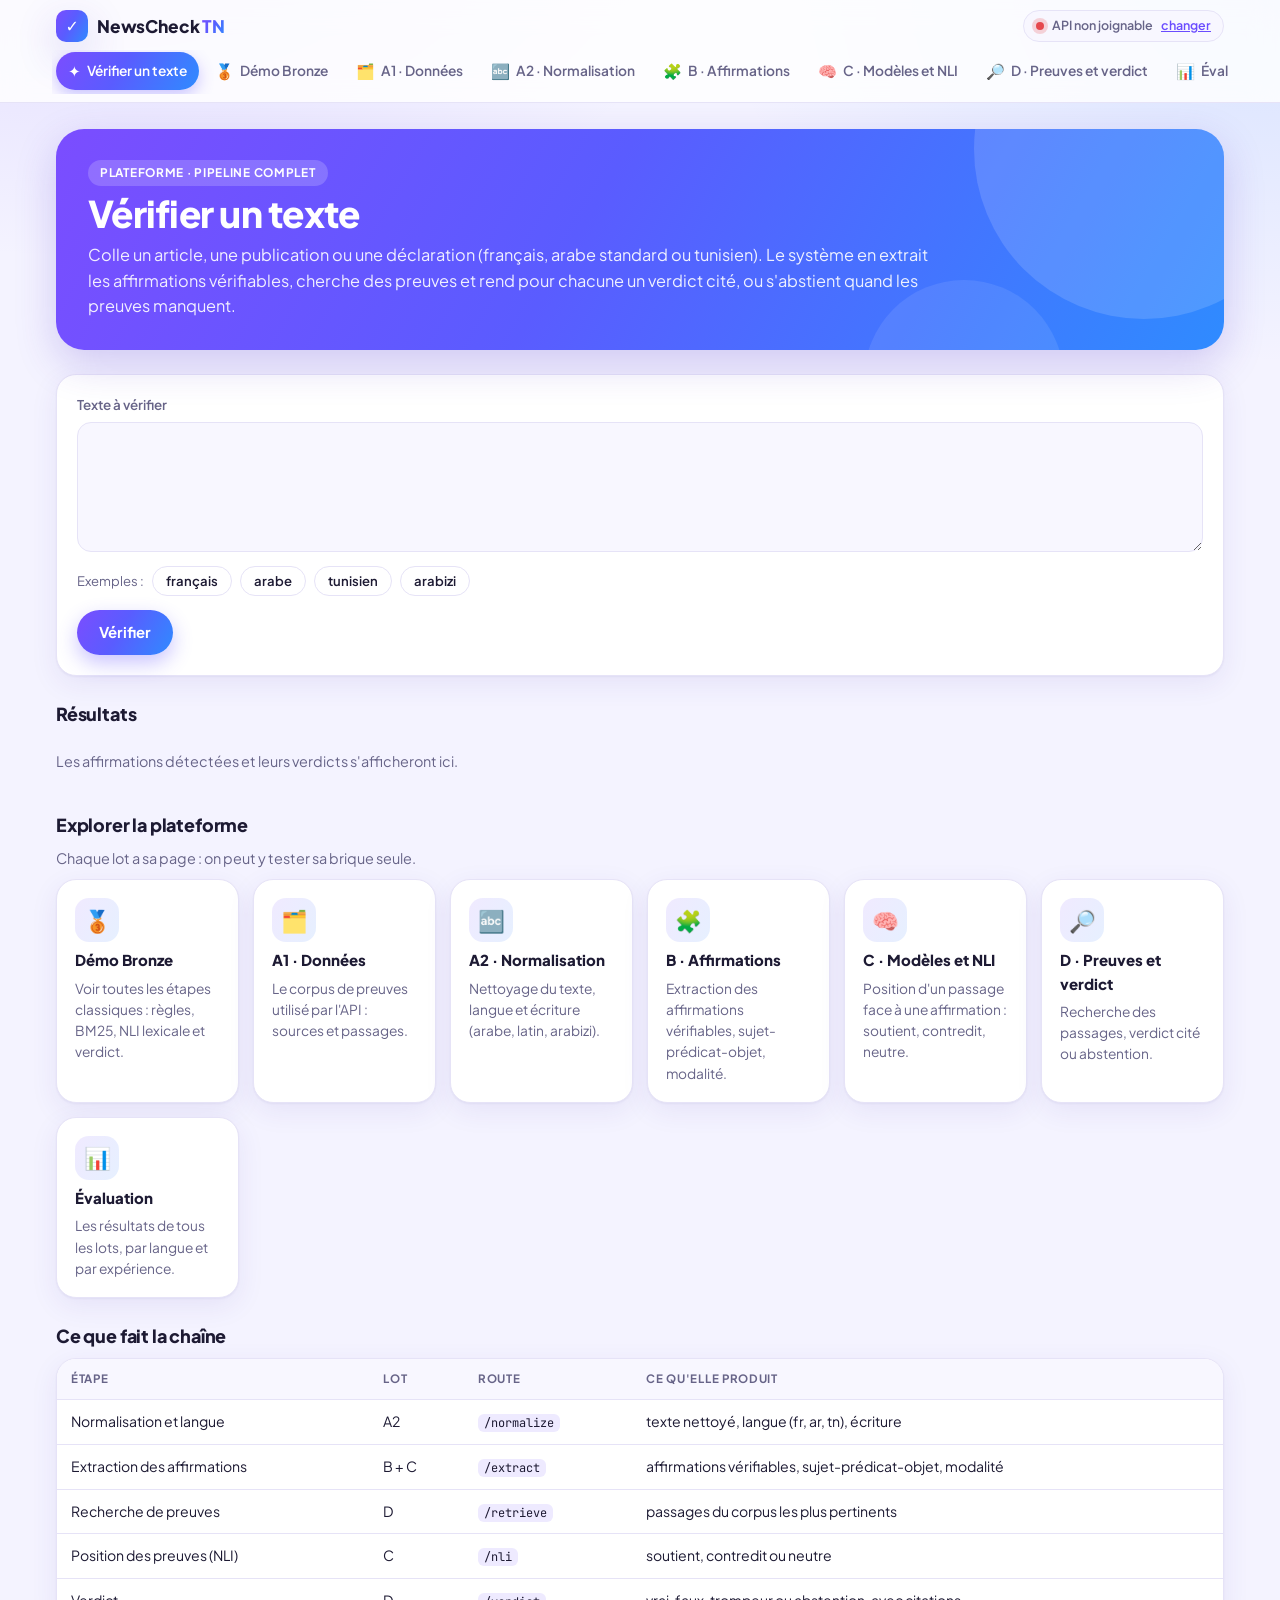
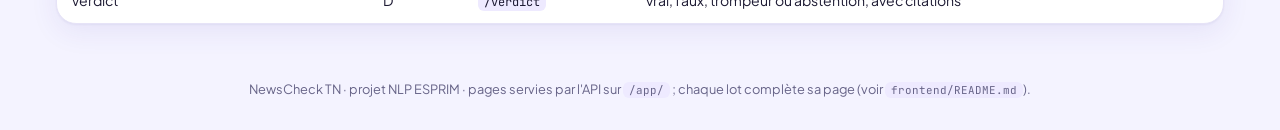
==== commit 4b8fbca3: "feat(lot-e): integrate Silver verdict backend and observable fallbacks" ====
--- a/frontend/index.html
+++ b/frontend/index.html
@@ -12,7 +12,7 @@
     <div class="page-head">
       <div class="eyebrow">Plateforme · pipeline complet</div>
       <h1>Vérifier un texte</h1>
-      <p class="lede">Colle un article, une publication ou une déclaration (français, arabe standard ou tunisien). Le système en extrait les affirmations vérifiables, cherche des preuves et rend pour chacune un verdict cité, ou s'abstient quand les preuves manquent. Le mode détail montre chaque étape et son temps de calcul.</p>
+      <p class="lede">Colle un article, une publication ou une déclaration (français, arabe standard ou tunisien). Le système en extrait les affirmations vérifiables, cherche des preuves et rend pour chacune un verdict cité, ou s'abstient quand les preuves manquent.</p>
     </div>
 
     <form class="card" id="form">
@@ -24,19 +24,14 @@
         <button type="button" class="chip" data-ex="1">arabe</button>
         <button type="button" class="chip" data-ex="2">tunisien</button>
         <button type="button" class="chip" data-ex="3">arabizi</button>
-        <button type="button" class="chip" data-ex="4">hors sujet</button>
       </div>
-      <div class="row" style="align-items:center">
-        <button class="btn" type="submit" id="go">Vérifier</button>
-        <label class="switch"><input type="checkbox" id="detail" checked> Mode détail (chaque étape)</label>
-        <span class="empty" id="status"></span>
-      </div>
+      <div class="row"><button class="btn" type="submit" id="go">Vérifier</button><span class="empty" id="status"></span></div>
     </form>
 
     <section aria-labelledby="h-res">
       <h2 id="h-res">Résultats</h2>
       <div class="error" id="err" hidden></div>
-      <div class="stack" id="out"><p class="empty">Les étapes, les affirmations détectées et leurs verdicts s'afficheront ici.</p></div>
+      <div class="stack" id="out"><p class="empty">Les affirmations détectées et leurs verdicts s'afficheront ici.</p></div>
     </section>
 
     <section>
@@ -67,82 +62,13 @@
     NC.init("accueil");
     NC.tiles(document.getElementById("tiles"), "accueil");
     const EXAMPLES = [
-      "39 000 ingénieurs et 3 000 médecins ont quitté la Tunisie entre 2015 et 2020. C'est une vraie catastrophe pour le pays.",
+      "Le chômage en Tunisie a atteint 25 % en 2025. Le gouvernement a annoncé de nouvelles mesures pour l'emploi.",
       "أعلنت الوزارة أن نسبة البطالة في تونس بلغت 25 بالمائة سنة 2025.",
       "الحكومة باش تزيد في سوم الخبز المدعم الشهر الجاي.",
-      "fi fransa 13000 dar mazelt bla dhaw 5ater s5ana",
-      "Je pense que l'équipe nationale jouera mieux l'an prochain. Bonne journée à tous !",
+      "soum zit zitouna tla3 dhe3f el 3am hedha",
     ];
-    const STEPS = { normalisation: "Normalisation", extraction: "Extraction", filtrage: "Filtrage",
-      corpus: "Corpus", recherche: "Recherche", nli: "NLI", verdict: "Verdict" };
-    const SCRIPTS = { latin: "latin", arabic: "lettres arabes", arabizi: "arabizi", mixed: "mixte" };
-    const ms = (v) => `${NC.fmt(v, v < 10 ? 1 : 0)} ms`;
     document.querySelectorAll("[data-ex]").forEach((b) =>
       b.addEventListener("click", () => { document.getElementById("text").value = EXAMPLES[+b.dataset.ex]; }));
-    const detailBox = document.getElementById("detail");
-    detailBox.addEventListener("change", () => document.getElementById("out").classList.toggle("compact", !detailBox.checked));
-
-    function stepHead(n, title, lot, time) {
-      return `<div class="step-h"><span class="step-n">${n}</span><h3>${title}</h3><span class="tag">${lot}</span>${time !== undefined ? `<span class="lat">${ms(time)}</span>` : ""}</div>`;
-    }
-
-    function render(d, roundTrip) {
-      const t = d.timings_ms, c = d.components;
-      const lat = Object.keys(STEPS).filter((k) => k in t).map((k) => `<span class="lat">${STEPS[k]} ${ms(t[k])}</span>`).join("");
-      const comps = `détecteur <b>${NC.esc(c.detecteur)}</b> · recherche <b>${NC.esc(c.recherche)}</b> · NLI <b>${NC.esc(c.nli)}</b> · verdict <b>gabarit</b>`;
-      let html = `<div class="card latency">
-          <div class="row" style="align-items:center;justify-content:space-between">
-            <div><div class="k">Latence totale</div><div class="big num">${ms(t.total)}</div>
-              <div class="empty">calcul côté serveur · ${ms(roundTrip)} aller-retour navigateur</div></div>
-            ${c.classique ? '<span class="badge ok">100 % classique (Bronze)</span>' : `<span class="badge ko">Composant neuronal actif : ${NC.esc(c.neuronal.join(", "))}</span>`}
-          </div>
-          <div class="examples detail-only">${lat}</div>
-          <div class="empty detail-only">Moteurs : ${comps}${d.corpus ? ` · corpus <b>${d.corpus.size}</b> passages (${NC.esc(d.corpus.origin)})` : ""}</div>
-        </div>`;
-      if (d.corpus && d.corpus.warning) html += `<p class="notice">${NC.esc(d.corpus.warning)} Pour les vrais articles : relancer l'API avec <code>EVIDENCE_CORPUS=data/interim/lot_d/evidence_tunifact_v1.jsonl</code>.</p>`;
-      if (c.detecteur === "heuristic-fallback") html += `<p class="notice">Le détecteur TF-IDF du Lot C n'est pas chargé (fichier <code>models/checkpoints/claim_detection_tfidf_seed42.joblib</code> absent) : un score de repli simple est utilisé.</p>`;
-
-      html += `<article class="card detail-only">${stepHead(1, "Texte normalisé et langue", "A2", t.normalisation)}
-          <div class="tx-box">${NC.text(d.normalized.text)}</div>
-          <div class="examples">langue <span class="tag">${NC.esc(d.normalized.lang)}</span> écriture <span class="tag">${NC.esc(SCRIPTS[d.normalized.script] || d.normalized.script)}</span>
-          ${d.normalized.text !== d.input ? "" : '<span class="empty">(texte inchangé par la normalisation)</span>'}</div>
-        </article>`;
-
-      html += `<article class="card detail-only">${stepHead(2, "Affirmations candidates et filtrage", "B + C", t.extraction + t.filtrage)}
-        ${d.claims.length ? `<div class="table-wrap"><table class="t"><thead><tr><th>#</th><th>Segment</th><th>Modalité</th><th class="n">Score vérifiable</th><th>Décision</th></tr></thead><tbody>
-          ${d.claims.map((cl, i) => `<tr><td class="num">${i + 1}</td><td>${NC.text(cl.text)}</td><td>${NC.esc(cl.modality || "—")}</td><td class="n">${NC.fmt(cl.checkworthiness)}</td>
-            <td>${cl.kept ? '<span class="st st-supports">vérifiée</span>' : '<span class="st">écartée</span>'}</td></tr>`).join("")}
-          </tbody></table></div>` : '<p class="empty">Aucun segment extrait.</p>'}
-        </article>`;
-
-      if (d.out_of_scope) {
-        html += `<div class="verdict"><div class="row" style="align-items:center">${NC.verdictChip("preuves_insuffisantes")}<span class="tag">hors périmètre</span><span class="tag">abstention</span></div><pre>${NC.esc(d.message)}</pre></div>`;
-        return html;
-      }
-      d.results.forEach((r, i) => {
-        const cited = new Set(r.verdict.citations);
-        const evs = r.evidences.length ? r.evidences.map((ev) => `
-          <div class="ev${cited.has(ev.doc_id) ? " cited" : ""}">
-            <div class="h"><span class="num">#${ev.rank}</span><span class="doc">${NC.esc(ev.doc_id)}</span>
-              <span class="num">BM25 ${NC.fmt(ev.score)}</span>${NC.stanceChip(ev.stance, ev.confidence)}
-              ${cited.has(ev.doc_id) ? '<span class="tag">citée</span>' : ""}<span>${NC.esc(ev.source)}</span>
-              ${ev.url ? `<a href="${NC.esc(ev.url)}" target="_blank" rel="noopener">lien</a>` : ""}</div>
-            <div class="tx">${NC.text(ev.text)}</div>
-          </div>`).join("") : '<p class="empty">Aucun passage retrouvé : aucun mot en commun avec le corpus.</p>';
-        html += `<article class="card">
-          <div class="row" style="justify-content:space-between;align-items:center">
-            <span class="eyebrow">Affirmation ${i + 1}</span>
-            <span class="examples"><span class="tag">${NC.esc(r.claim.lang)}</span>${r.claim.modality ? `<span class="tag">${NC.esc(r.claim.modality)}</span>` : ""}</span>
-          </div>
-          <div style="font-size:1.08rem">${NC.text(r.claim.text)}</div>
-          <div class="detail-only">${stepHead(3, "Passages retrouvés et position (NLI)", "D + C")}</div>
-          <div class="stack detail-only">${evs}</div>
-          <div class="detail-only">${stepHead(4, "Verdict", "D")}</div>
-          ${NC.verdictBox(r.verdict)}
-        </article>`;
-      });
-      return html;
-    }
 
     document.getElementById("form").addEventListener("submit", async (e) => {
       e.preventDefault();
@@ -150,9 +76,23 @@
       err.hidden = true; go.disabled = true;
       document.getElementById("status").textContent = "Analyse en cours…";
       try {
-        const t0 = performance.now();
-        const d = await NC.api("/check/detail", { text: document.getElementById("text").value });
-        out.innerHTML = render(d, performance.now() - t0);
+        const detail = await NC.api("/check/detail", { text: document.getElementById("text").value });
+        const verdicts = detail.claims.map((item) => item.verdict);
+        out.innerHTML = verdicts.length ? verdicts.map((v, i) => `
+          <article class="card">
+            <div class="row" style="justify-content:space-between;align-items:center">
+              <span class="eyebrow">Affirmation ${i + 1}</span>
+              <span class="examples"><span class="tag">${NC.esc(v.claim.lang)}</span>${v.claim.modality ? `<span class="tag">${NC.esc(v.claim.modality)}</span>` : ""}</span>
+            </div>
+            <div style="font-size:1.08rem">${NC.text(v.claim.text)}</div>
+            ${NC.verdictBox(v)}
+            <p class="sub">Verdict : ${NC.esc(detail.claims[i].verdict_engine.used)}${detail.claims[i].verdict_engine.fallback_reason ? ` · repli : ${NC.esc(detail.claims[i].verdict_engine.fallback_reason)}` : ""} · recherche ${NC.fmt(detail.claims[i].timings_ms.retrieval, 1)} ms · NLI ${NC.fmt(detail.claims[i].timings_ms.nli, 1)} ms · verdict ${NC.fmt(detail.claims[i].timings_ms.verdict, 1)} ms</p>
+          </article>`).join("")
+          : `<p class="empty">Aucune affirmation vérifiable détectée dans ce texte.</p>`;
+        out.insertAdjacentHTML("afterbegin", `<p class="notice">Recherche : ${NC.esc(detail.engines.retrieval)} · NLI : ${NC.esc(detail.engines.nli.backend || detail.engines.nli.status)} · ${detail.candidates} candidat(s), ${detail.retained} retenu(s) · total ${NC.fmt(detail.timings_ms.total, 1)} ms.</p>`);
+        if (verdicts.length && verdicts.every((v) => v.abstained)) {
+          out.insertAdjacentHTML("afterbegin", `<p class="notice">Toutes les affirmations sont en abstention. Vérifiez la pertinence des preuves, le moteur NLI actif et les éventuels replis affichés : voir la page « D · Preuves et verdict ».</p>`);
+        }
       } catch (ex) {
         err.hidden = false; err.textContent = ex.message;
       } finally {
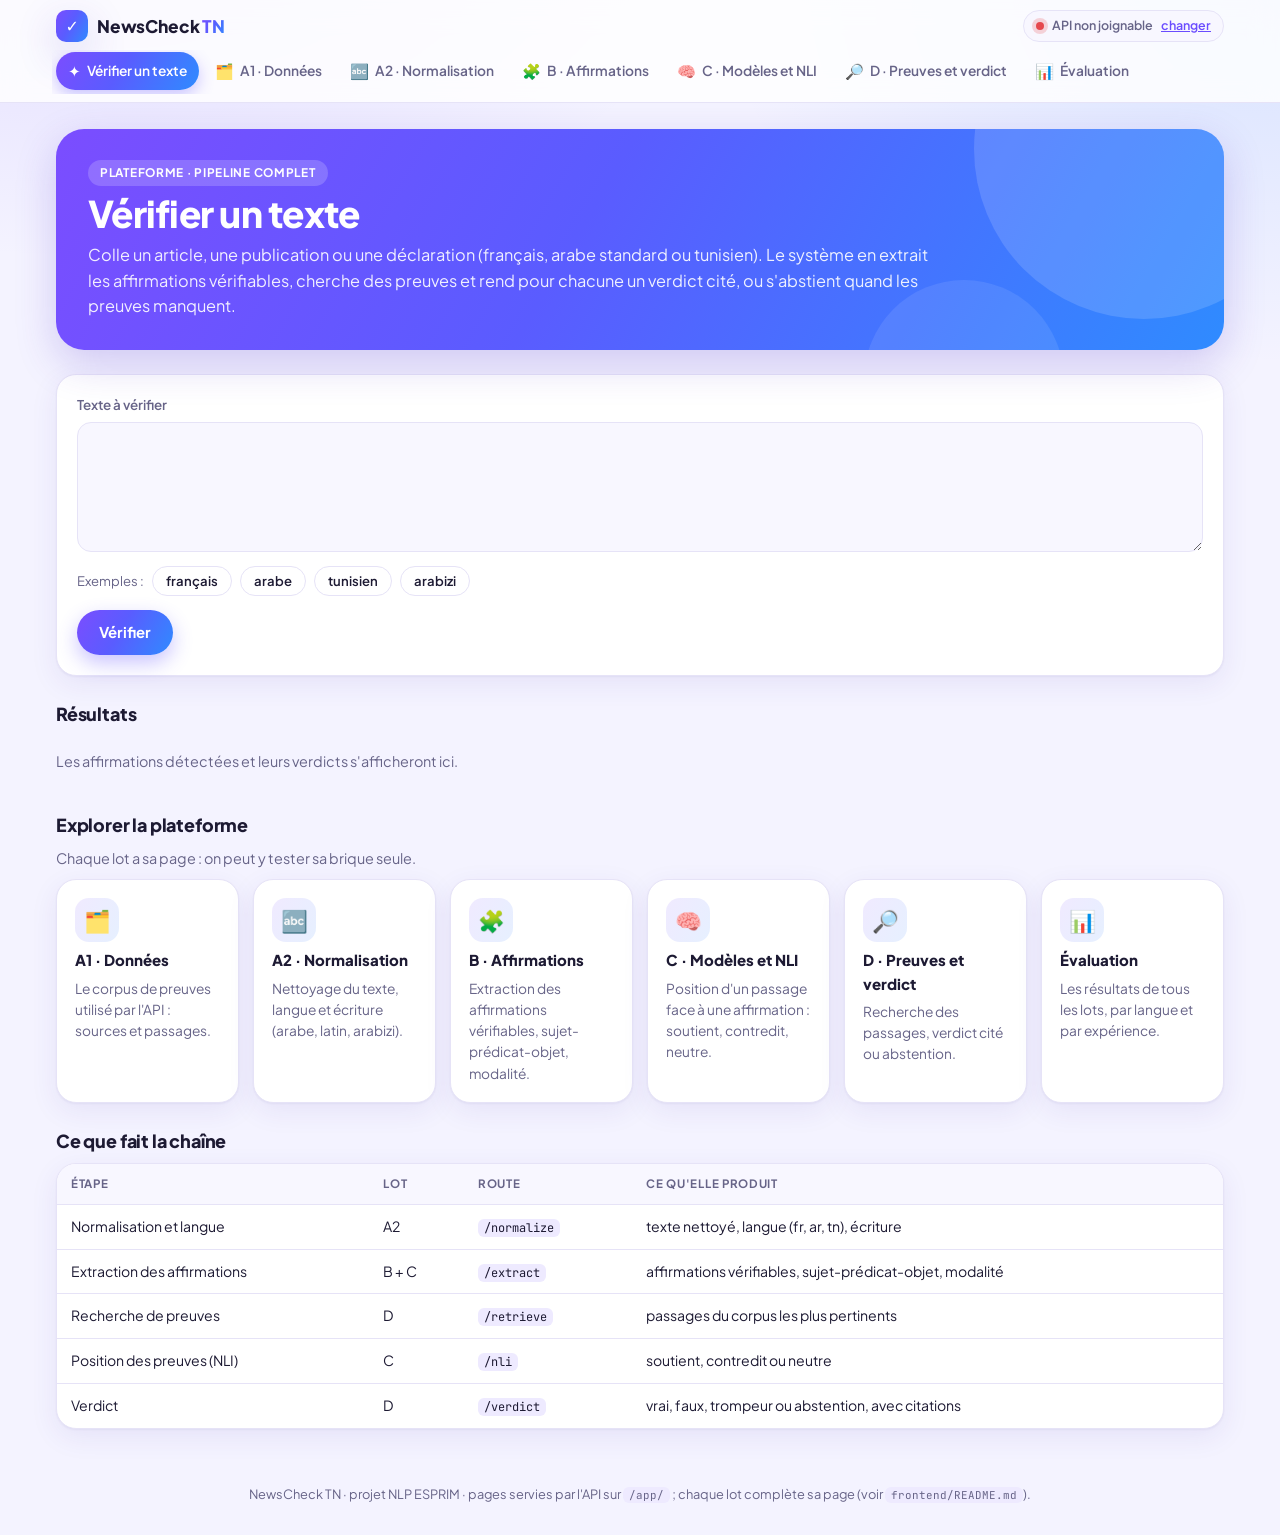
==== commit 4c07584e: "fix(lot-e): aligner la demo sur Falcon et signaler l incertitude non calibree" ====
--- a/frontend/index.html
+++ b/frontend/index.html
@@ -85,10 +85,11 @@
               <span class="examples"><span class="tag">${NC.esc(v.claim.lang)}</span>${v.claim.modality ? `<span class="tag">${NC.esc(v.claim.modality)}</span>` : ""}</span>
             </div>
             <div style="font-size:1.08rem">${NC.text(v.claim.text)}</div>
-            ${NC.verdictBox(v)}
-            <p class="sub">Verdict : ${NC.esc(detail.claims[i].verdict_engine.used)}${detail.claims[i].verdict_engine.fallback_reason ? ` · repli : ${NC.esc(detail.claims[i].verdict_engine.fallback_reason)}` : ""} · recherche ${NC.fmt(detail.claims[i].timings_ms.retrieval, 1)} ms · NLI ${NC.fmt(detail.claims[i].timings_ms.nli, 1)} ms · verdict ${NC.fmt(detail.claims[i].timings_ms.verdict, 1)} ms</p>
+            ${NC.verdictBox(v, detail.claims[i].verdict_engine)}
+            <p class="sub">Verdict : ${NC.esc(detail.claims[i].verdict_engine.used)}${detail.claims[i].verdict_engine.model ? ` · modèle : ${NC.esc(detail.claims[i].verdict_engine.model)}` : ""}${detail.claims[i].verdict_engine.fallback_reason ? ` · repli : ${NC.esc(detail.claims[i].verdict_engine.fallback_reason)}` : ""} · recherche ${NC.fmt(detail.claims[i].timings_ms.retrieval, 1)} ms · NLI ${NC.fmt(detail.claims[i].timings_ms.nli, 1)} ms · verdict ${NC.fmt(detail.claims[i].timings_ms.verdict, 1)} ms</p>
           </article>`).join("")
           : `<p class="empty">Aucune affirmation vérifiable détectée dans ce texte.</p>`;
+        out.insertAdjacentHTML("afterbegin", `<section class="card"><h2>Texte normalisé</h2><p>${NC.text(detail.normalized.text)}</p><p class="sub">Langue détectée : ${NC.esc(detail.normalized.lang)} · écriture : ${NC.esc(detail.normalized.script)}</p></section>`);
         out.insertAdjacentHTML("afterbegin", `<p class="notice">Recherche : ${NC.esc(detail.engines.retrieval)} · NLI : ${NC.esc(detail.engines.nli.backend || detail.engines.nli.status)} · ${detail.candidates} candidat(s), ${detail.retained} retenu(s) · total ${NC.fmt(detail.timings_ms.total, 1)} ms.</p>`);
         if (verdicts.length && verdicts.every((v) => v.abstained)) {
           out.insertAdjacentHTML("afterbegin", `<p class="notice">Toutes les affirmations sont en abstention. Vérifiez la pertinence des preuves, le moteur NLI actif et les éventuels replis affichés : voir la page « D · Preuves et verdict ».</p>`);
